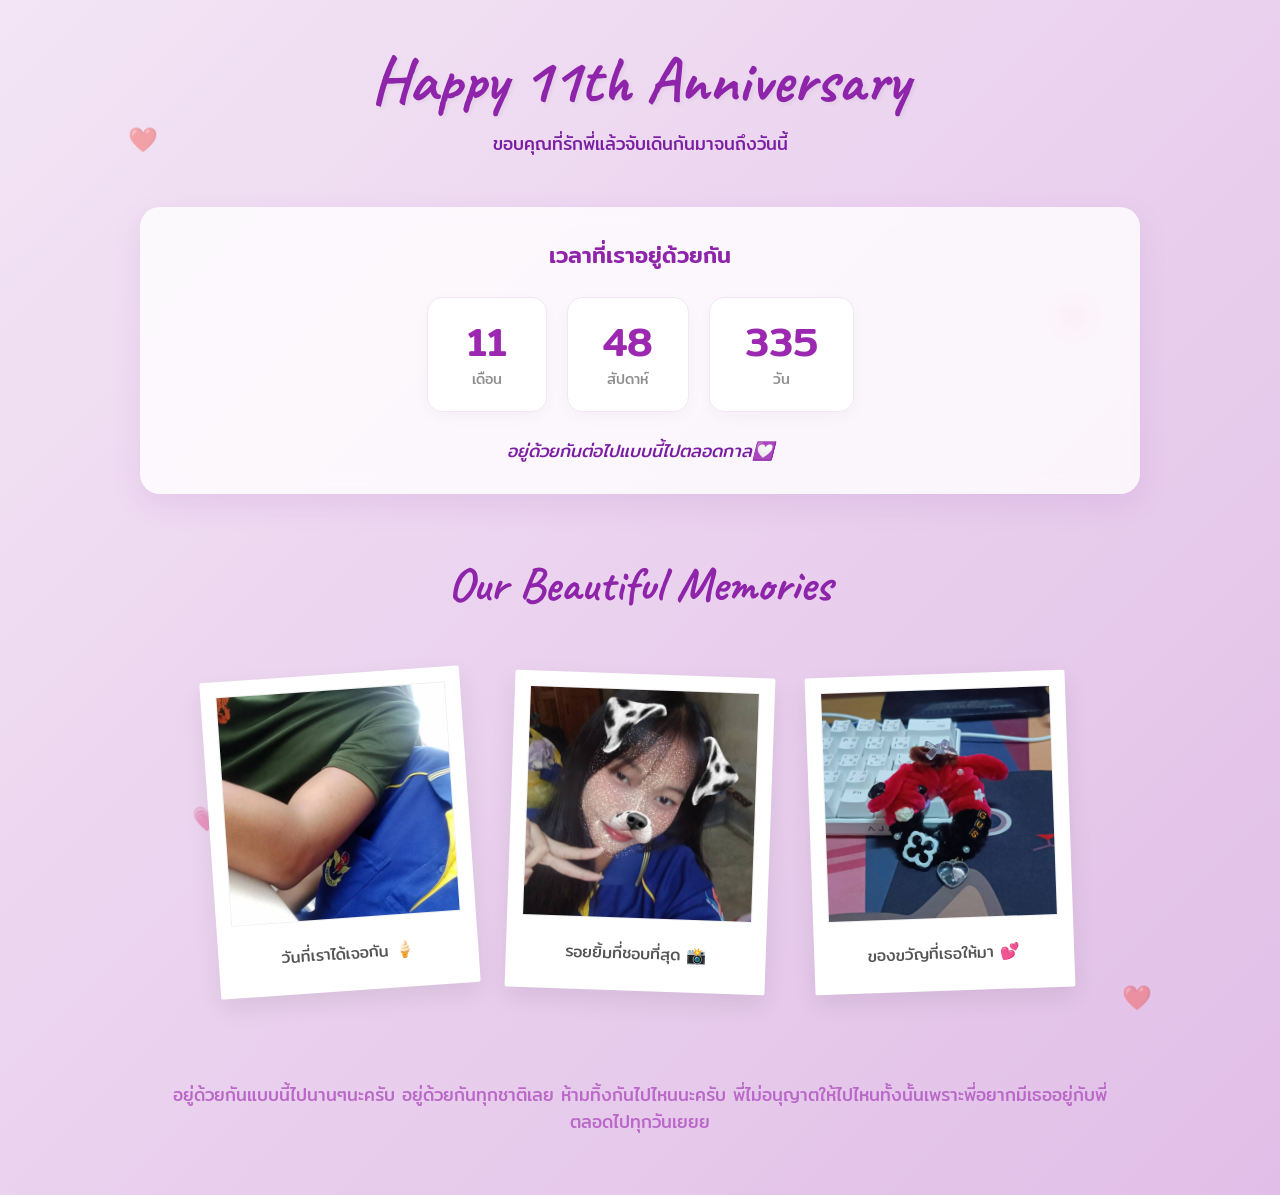
==== index.html @ 80696b23 "Add files via upload" ====
<!DOCTYPE html>
<html lang="th">
<head>
    <meta charset="UTF-8">
    <meta name="viewport" content="width=device-width, initial-scale=1.0">
    <title>Happy 11 Months Anniversary! ❤️</title>
    <link rel="stylesheet" href="style.CSS">
    <!-- นำเข้าฟอนต์ Google Fonts เพื่อความละมุน -->
    <link rel="preconnect" href="https://fonts.googleapis.com">
    <link rel="preconnect" href="https://fonts.gstatic.com" crossorigin>
    <link href="https://fonts.googleapis.com/css2?family=Caveat:wght@700&family=Mitr:wght@300;400;500&display=swap" rel="stylesheet">
</head>
<body>

    <!-- พื้นหลังหัวใจลอย (Decoration) -->
    <div class="bg-hearts">
        <span class="heart">❤️</span>
        <span class="heart">💖</span>
        <span class="heart">💗</span>
        <span class="heart">❤️</span>
    </div>

    <div class="container">
        <!-- หัวข้อหลัก -->
        <header class="main-header">
            <h1>Happy 11th Anniversary</h1>
            <p class="sub-title">ขอบคุณที่รักพี่แล้วจับเดินกันมาจนถึงวันนี้</p>
        </header>

        <!-- แนวคิดที่ 2: ตัวนับเวลาแห่งความทรงจำ (Memory Timer) -->
        <section class="timer-section">
            <h2>เวลาที่เราอยู่ด้วยกัน</h2>
            <div class="timer-grid">
                <div class="timer-box">
                    <span class="number">11</span>
                    <span class="label">เดือน</span>
                </div>
                <div class="timer-box">
                    <span class="number">48</span>
                    <span class="label">สัปดาห์</span>
                </div>
                <div class="timer-box">
                    <span class="number">335</span>
                    <span class="label">วัน</span>
                </div>
            </div>
            <p class="timer-footer">อยู่ด้วยกันต่อไปแบบนี้ไปตลอดกาล💟</p>
        </section>

        <!-- แนวคิดที่ 3: แกลเลอรีความทรงจำ (Our Moments Gallery) -->
        <section class="gallery-section">
            <h2>Our Beautiful Memories</h2>
            <div class="gallery-grid">
                
                <!-- รูปโพลารอยด์ใบที่ 1 -->
                <div class="polaroid paper-1">
                    <!-- 💡 เปลี่ยน image1.jpg เป็นชื่อไฟล์รูปของคุณ เช่น mylove1.jpg -->
                    <img src="image1.jpg" alt="Memory 1">
                    <div class="polaroid-text">วันที่เราได้เจอกัน 🍦</div>
                </div>

                <!-- รูปโพลารอยด์ใบที่ 2 -->
                <div class="polaroid paper-2">
                    <!-- 💡 เปลี่ยน image2.jpg เป็นชื่อไฟล์รูปของคุณ -->
                    <img src="image2.jpg" alt="Memory 2">
                    <div class="polaroid-text">รอยยิ้มที่ชอบที่สุด 📸</div>
                </div>

                <!-- รูปโพลารอยด์ใบที่ 3 -->
                <div class="polaroid paper-3">
                    <!-- 💡 เปลี่ยน image3.jpg เป็นชื่อไฟล์รูปของคุณ -->
                    <img src="image3.jpg" alt="Memory 3">
                    <div class="polaroid-text">ของขวัญที่เธอให้มา 💕</div>
                </div>

            </div>
        </section>
        
        <!-- ข้อความส่งท้ายน่ารักๆ -->
        <footer class="love-footer">
            <p>อยู่ด้วยกันแบบนี้ไปนานๆนะครับ อยู่ด้วยกันทุกชาติเลย ห้ามทิ้งกันไปไหนนะครับ พี่ไม่อนุญาตให้ไปไหนทั้งนั้นเพราะพี่อยากมีเธออยู่กับพี่ตลอดไปทุกวันเยยย</p>
        </footer>
    </div>

</body>
</html>
---- style.CSS ----
* {
    margin: 0;
    padding: 0;
    box-sizing: border-box;
}

body {
    font-family: 'Mitr', sans-serif;
    /* 💜 เปลี่ยนเป็นไล่เฉดสีม่วงพาสเทลนุ่มๆ */
    background: linear-gradient(135deg, #f3e5f5 0%, #e1bee7 100%);
    color: #4a4a4a;
    min-height: 100vh;
    padding: 40px 20px;
    overflow-x: hidden;
    position: relative;
}

.container {
    max-width: 1000px;
    margin: 0 auto;
    position: relative;
    z-index: 2;
}

/* --- ส่วนหัวเว็บ --- */
.main-header {
    text-align: center;
    margin-bottom: 50px;
}

.main-header h1 {
    font-family: 'Caveat', cursive;
    font-size: 4rem;
    /* 💜 เปลี่ยนหัวข้อหลักเป็นสีม่วงเข้มโทนสว่าง */
    color: #8e24aa;
    text-shadow: 2px 2px 4px rgba(0,0,0,0.05);
    margin-bottom: 10px;
    animation: heartbeat 1.5s infinite ease-in-out;
}

.sub-title {
    font-size: 1.1rem;
    color: #7b1fa2; /* 💜 สีม่วงหม่นเข้าธีม */
}

/* --- ส่วนที่ 2: ตัวนับเวลา (Memory Timer) --- */
.timer-section {
    /* 💜 ปรับพื้นหลังกล่องให้ขาวใสอมม่วงนิดๆ */
    background: rgba(255, 255, 255, 0.8);
    backdrop-filter: blur(8px);
    border-radius: 20px;
    padding: 30px;
    text-align: center;
    /* 💜 ปรับเงาให้เป็นออร่าสีม่วงจางๆ */
    box-shadow: 0 10px 30px rgba(142, 36, 170, 0.1);
    margin-bottom: 60px;
}

.timer-section h2 {
    font-size: 1.4rem;
    color: #8e24aa; /* 💜 เปลี่ยนสีหัวข้อ */
    margin-bottom: 25px;
    font-weight: 500;
}

.timer-grid {
    display: flex;
    justify-content: center;
    gap: 20px;
    flex-wrap: wrap;
}

.timer-box {
    background: white;
    padding: 20px 35px;
    border-radius: 15px;
    box-shadow: 0 5px 15px rgba(0,0,0,0.03);
    min-width: 120px;
    border: 1px solid #f3e5f5; /* 💜 ขอบกล่องสีม่วงอ่อนมาก */
}

.timer-box .number {
    display: block;
    font-size: 2.5rem;
    font-weight: 500;
    color: #9c27b0; /* 💜 ตัวเลขสีม่วงสดใส */
    line-height: 1.2;
}

.timer-box .label {
    font-size: 0.9rem;
    color: #8e8e8e;
}

.timer-footer {
    margin-top: 25px;
    font-size: 1.1rem;
    color: #7b1fa2;
    font-style: italic;
}

/* --- ส่วนที่ 3: แกลเลอรีโพลารอยด์ (Our Moments Gallery) --- */
.gallery-section {
    text-align: center;
    margin-bottom: 50px;
}

.gallery-section h2 {
    font-family: 'Caveat', cursive;
    font-size: 3rem;
    color: #8e24aa; /* 💜 เปลี่ยนสีหัวข้อแกลเลอรี */
    margin-bottom: 40px;
}

.gallery-grid {
    display: flex;
    justify-content: center;
    gap: 40px;
    flex-wrap: wrap;
    padding: 20px;
}

/* สไตล์กระดาษโพลารอยด์ */
.polaroid {
    background: white;
    padding: 15px 15px 25px 15px;
    box-shadow: 0 10px 25px rgba(0,0,0,0.08);
    border-radius: 2px;
    transition: all 0.4s ease;
    width: 260px;
    cursor: pointer;
}

.polaroid img {
    width: 100%;
    height: 230px;
    object-fit: cover;
    border: 1px solid #f0f0f0;
}

.polaroid-text {
    font-family: 'Mitr', sans-serif;
    font-size: 1rem;
    color: #555;
    text-align: center;
    margin-top: 15px;
}

/* ลูกเล่นเอียงรูปภาพ */
.paper-1 { transform: rotate(-4deg); }
.paper-2 { transform: rotate(2deg); }
.paper-3 { transform: rotate(-2deg); }

/* เอฟเฟกต์ตอนแฟนเอาเมาส์มาชี้ที่รูปภาพ */
.polaroid:hover {
    transform: rotate(0deg) scale(1.08);
    /* 💜 เปลี่ยนเงาตอนชี้ให้เป็นสีม่วง */
    box-shadow: 0 15px 35px rgba(142, 36, 170, 0.2);
    z-index: 10;
}

/* --- ส่วนท้ายเว็บ --- */
.love-footer {
    text-align: center;
    margin-top: 40px;
    padding: 20px;
    font-size: 1.1rem;
    color: #ba68c8; /* 💜 ข้อความท้ายเว็บสีม่วงอ่อนหวาน */
}

/* --- แอนิเมชัน --- */
@keyframes heartbeat {
    0% { transform: scale(1); }
    50% { transform: scale(1.03); }
    100% { transform: scale(1); }
}

/* หัวใจดึงดูดสายตาหลังเว็บ */
.bg-hearts {
    position: absolute;
    width: 100%;
    height: 100%;
    top: 0;
    left: 0;
    z-index: 1;
    pointer-events: none;
    opacity: 0.4; /* ปรับให้ชัดขึ้นนิดนึงเพราะพื้นหลังสีม่วง */
    overflow: hidden;
}

.heart {
    position: absolute;
    font-size: 1.5rem;
}
.heart:nth-child(1) { top: 10%; left: 10%; }
.heart:nth-child(2) { top: 25%; right: 15%; }
.heart:nth-child(3) { bottom: 30%; left: 15%; }
.heart:nth-child(4) { bottom: 15%; right: 10%; }
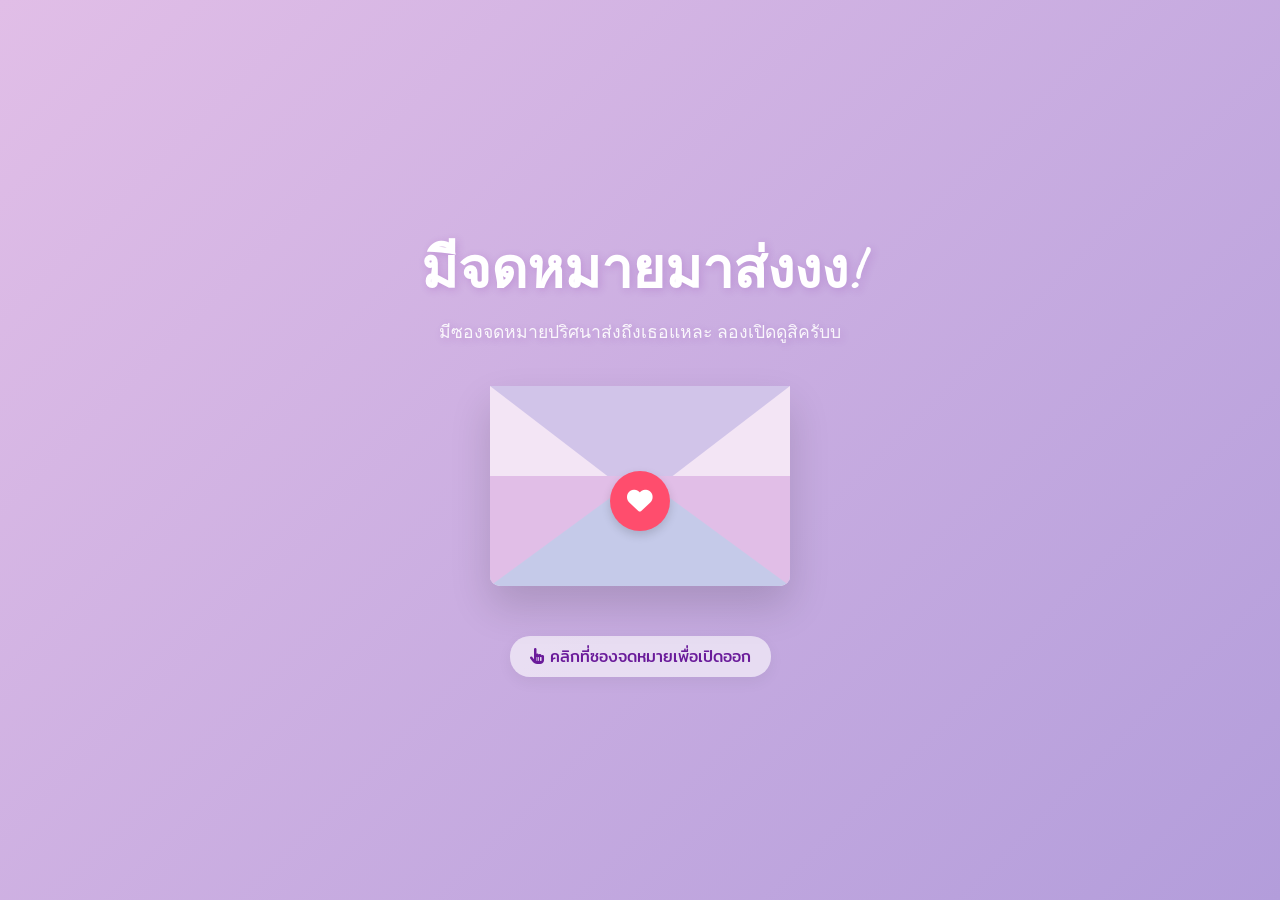
==== commit 800ed0dd: "Add files via upload" ====
--- a/index.html
+++ b/index.html
@@ -3,84 +3,247 @@
 <head>
     <meta charset="UTF-8">
     <meta name="viewport" content="width=device-width, initial-scale=1.0">
-    <title>Happy 11 Months Anniversary! ❤️</title>
-    <link rel="stylesheet" href="style.CSS">
-    <!-- นำเข้าฟอนต์ Google Fonts เพื่อความละมุน -->
+    <title>You got a letter! ✉️</title>
     <link rel="preconnect" href="https://fonts.googleapis.com">
     <link rel="preconnect" href="https://fonts.gstatic.com" crossorigin>
-    <link href="https://fonts.googleapis.com/css2?family=Caveat:wght@700&family=Mitr:wght@300;400;500&display=swap" rel="stylesheet">
+    <link href="https://fonts.googleapis.com/css2?family=Caveat:wght@700&family=Mitr:wght@300;400&display=swap" rel="stylesheet">
+    <link rel="stylesheet" href="https://cdnjs.cloudflare.com/ajax/libs/font-awesome/6.5.1/css/all.min.css">
+
+    <style>
+        * {
+            margin: 0;
+            padding: 0;
+            box-sizing: border-box;
+        }
+
+        body {
+            font-family: 'Mitr', sans-serif;
+            /* 💜 ใช้โทนม่วงพาสเทลตามที่คุณชอบ */
+            background: linear-gradient(135deg, #e1bee7 0%, #b39ddb 100%);
+            min-height: 100vh;
+            display: flex;
+            flex-direction: column;
+            justify-content: center;
+            align-items: center;
+            overflow: hidden;
+            position: relative;
+        }
+
+        /* ข้อความต้อนรับด้านบนซองจดหมาย */
+        .intro-text {
+            text-align: center;
+            color: white;
+            margin-bottom: 40px;
+            text-shadow: 2px 2px 8px rgba(123, 31, 162, 0.2);
+        }
+
+        .intro-text h2 {
+            font-family: 'Caveat', cursive;
+            font-size: 3.5rem;
+            margin-bottom: 5px;
+        }
+
+        .intro-text p {
+            font-size: 1.1rem;
+            font-weight: 300;
+            opacity: 0.9;
+        }
+
+        /* พื้นที่วางซองจดหมาย */
+        .envelope-wrapper {
+            position: relative;
+            width: 300px;
+            height: 200px;
+            background-color: #f3e5f5;
+            box-shadow: 0 20px 40px rgba(0, 0, 0, 0.15);
+            border-radius: 0 0 10px 10px;
+            cursor: pointer;
+            transform-style: preserve-3d;
+            transition: transform 0.3s ease;
+        }
+
+        .envelope-wrapper:hover {
+            transform: translateY(-5px);
+        }
+
+        /* ฝาพับจดหมายด้านบน */
+        .envelope-flap {
+            position: absolute;
+            top: 0;
+            left: 0;
+            width: 0;
+            height: 0;
+            border-left: 150px solid transparent;
+            border-right: 150px solid transparent;
+            border-top: 115px solid #d1c4e9;
+            transform-origin: top;
+            transition: transform 0.5s ease-in-out;
+            z-index: 3;
+        }
+
+        /* ตัวซองจดหมายด้านหน้า */
+        .envelope-front {
+            position: absolute;
+            bottom: 0;
+            left: 0;
+            width: 0;
+            height: 0;
+            border-left: 150px solid #e1bee7;
+            border-right: 150px solid #e1bee7;
+            border-bottom: 110px solid #c5cae9;
+            z-index: 4;
+            border-radius: 0 0 10px 10px;
+        }
+
+        /* ตัวปิดผนึกหัวใจสีแดงตอนแรก (Wax Seal) */
+        .wax-seal {
+            position: absolute;
+            width: 60px;
+            height: 60px;
+            background-color: #ff4d6d; /* สีแดงเด่นๆ ให้รู้ว่าต้องกดตรงนี้ */
+            border-radius: 50%;
+            top: 50%;
+            left: 50%;
+            transform: translate(-50%, -25%) scale(1);
+            z-index: 5;
+            box-shadow: 0 4px 10px rgba(0, 0, 0, 0.15);
+            display: flex;
+            justify-content: center;
+            align-items: center;
+            color: white;
+            font-size: 1.6rem;
+            transition: all 0.3s ease;
+            animation: pulseSeal 1.5s infinite ease-in-out;
+        }
+
+        /* หัวใจสีม่วงที่จะโผล่มาด้านในซองหลังจากกดเปิด */
+        .purple-heart-link {
+            position: absolute;
+            width: 80px;
+            height: 80px;
+            background-color: #8e24aa;
+            transform: translate(-50%, 0) rotate(45deg) scale(0);
+            top: 40px;
+            left: 50%;
+            z-index: 2;
+            box-shadow: 0 5px 15px rgba(142, 36, 170, 0.4);
+            display: flex;
+            justify-content: center;
+            align-items: center;
+            transition: transform 0.6s cubic-bezier(0.175, 0.885, 0.32, 1.275);
+            text-decoration: none;
+        }
+
+        .purple-heart-link::before, .purple-heart-link::after {
+            content: '';
+            width: 80px;
+            height: 80px;
+            background-color: #8e24aa;
+            border-radius: 50%;
+            position: absolute;
+        }
+
+        .purple-heart-link::before { top: -40px; left: 0; }
+        .purple-heart-link::after { top: 0; left: -40px; }
+
+        /* ไอคอนลูกศรชี้ด้านในหัวใจม่วง */
+        .purple-heart-link i {
+            color: white;
+            transform: rotate(-45deg); /* หมุนไอคอนกลับมาให้ตรง */
+            font-size: 1.5rem;
+            z-index: 6;
+            animation: arrowMove 1.2s infinite ease-in-out;
+        }
+
+        /* คำแนะนำใต้ซองจดหมาย */
+        .hint-text {
+            margin-top: 50px;
+            font-size: 1rem;
+            color: #6a1b9a;
+            background: rgba(255, 255, 255, 0.6);
+            padding: 8px 20px;
+            border-radius: 20px;
+            box-shadow: 0 5px 15px rgba(0,0,0,0.05);
+            transition: all 0.3s ease;
+        }
+
+        /* ==================== แอนิเมชันตอนกดเปิดซองจดหมาย ==================== */
+        
+        /* 1. สั่งให้ฝาพับเปิดขึ้น */
+        .envelope-wrapper.open .envelope-flap {
+            transform: rotateX(180deg);
+            z-index: 1;
+        }
+
+        /* 2. ซ่อนหัวใจสีแดงปิดผนึกอันเดิม */
+        .envelope-wrapper.open .wax-seal {
+            opacity: 0;
+            pointer-events: none;
+            transform: translate(-50%, -25%) scale(0);
+        }
+
+        /* 3. สั่งให้หัวใจสีม่วงเด้งโผล่ขึ้นมาจากซอง */
+        .envelope-wrapper.open .purple-heart-link {
+            transform: translate(-50%, -100px) rotate(45deg) scale(1);
+        }
+
+        /* เอฟเฟกต์แอนิเมชันเคลื่อนไหวย่อยๆ */
+        @keyframes pulseSeal {
+            0%, 100% { transform: translate(-50%, -25%) scale(1); }
+            50% { transform: translate(-50%, -25%) scale(1.08); }
+        }
+
+        @keyframes arrowMove {
+            0%, 100% { transform: rotate(-45deg) scale(1); }
+            50% { transform: rotate(-45deg) scale(1.2); }
+        }
+    </style>
 </head>
 <body>
 
-    <!-- พื้นหลังหัวใจลอย (Decoration) -->
-    <div class="bg-hearts">
-        <span class="heart">❤️</span>
-        <span class="heart">💖</span>
-        <span class="heart">💗</span>
-        <span class="heart">❤️</span>
+    <div class="intro-text">
+        <h2>มีจดหมายมาส่งงง!</h2>
+        <p>มีซองจดหมายปริศนาส่งถึงเธอแหละ ลองเปิดดูสิครับบ</p>
     </div>
 
-    <div class="container">
-        <!-- หัวข้อหลัก -->
-        <header class="main-header">
-            <h1>Happy 11th Anniversary</h1>
-            <p class="sub-title">ขอบคุณที่รักพี่แล้วจับเดินกันมาจนถึงวันนี้</p>
-        </header>
-
-        <!-- แนวคิดที่ 2: ตัวนับเวลาแห่งความทรงจำ (Memory Timer) -->
-        <section class="timer-section">
-            <h2>เวลาที่เราอยู่ด้วยกัน</h2>
-            <div class="timer-grid">
-                <div class="timer-box">
-                    <span class="number">11</span>
-                    <span class="label">เดือน</span>
-                </div>
-                <div class="timer-box">
-                    <span class="number">48</span>
-                    <span class="label">สัปดาห์</span>
-                </div>
-                <div class="timer-box">
-                    <span class="number">335</span>
-                    <span class="label">วัน</span>
-                </div>
-            </div>
-            <p class="timer-footer">อยู่ด้วยกันต่อไปแบบนี้ไปตลอดกาล💟</p>
-        </section>
-
-        <!-- แนวคิดที่ 3: แกลเลอรีความทรงจำ (Our Moments Gallery) -->
-        <section class="gallery-section">
-            <h2>Our Beautiful Memories</h2>
-            <div class="gallery-grid">
-                
-                <!-- รูปโพลารอยด์ใบที่ 1 -->
-                <div class="polaroid paper-1">
-                    <!-- 💡 เปลี่ยน image1.jpg เป็นชื่อไฟล์รูปของคุณ เช่น mylove1.jpg -->
-                    <img src="image1.jpg" alt="Memory 1">
-                    <div class="polaroid-text">วันที่เราได้เจอกัน 🍦</div>
-                </div>
-
-                <!-- รูปโพลารอยด์ใบที่ 2 -->
-                <div class="polaroid paper-2">
-                    <!-- 💡 เปลี่ยน image2.jpg เป็นชื่อไฟล์รูปของคุณ -->
-                    <img src="image2.jpg" alt="Memory 2">
-                    <div class="polaroid-text">รอยยิ้มที่ชอบที่สุด 📸</div>
-                </div>
-
-                <!-- รูปโพลารอยด์ใบที่ 3 -->
-                <div class="polaroid paper-3">
-                    <!-- 💡 เปลี่ยน image3.jpg เป็นชื่อไฟล์รูปของคุณ -->
-                    <img src="image3.jpg" alt="Memory 3">
-                    <div class="polaroid-text">ของขวัญที่เธอให้มา 💕</div>
-                </div>
-
-            </div>
-        </section>
+    <div class="envelope-wrapper" id="envelope" onclick="openEnvelope()">
+        <div class="envelope-flap"></div>
         
-        <!-- ข้อความส่งท้ายน่ารักๆ -->
-        <footer class="love-footer">
-            <p>อยู่ด้วยกันแบบนี้ไปนานๆนะครับ อยู่ด้วยกันทุกชาติเลย ห้ามทิ้งกันไปไหนนะครับ พี่ไม่อนุญาตให้ไปไหนทั้งนั้นเพราะพี่อยากมีเธออยู่กับพี่ตลอดไปทุกวันเยยย</p>
-        </footer>
+        <a href="Main.html" class="purple-heart-link" id="purpleHeart" onclick="stopPropagation(event)">
+            <i class="fa-solid fa-arrow-right"></i>
+        </a>
+
+        <div class="envelope-front"></div>
+        
+        <div class="wax-seal">
+            <i class="fa-solid fa-heart"></i>
+        </div>
     </div>
+
+    <div class="hint-text" id="hintBox">
+        <i class="fa-solid fa-hand-pointer"></i> คลิกที่ซองจดหมายเพื่อเปิดออก
+    </div>
+
+    <script>
+        function openEnvelope() {
+            const envelope = document.getElementById('envelope');
+            const hintBox = document.getElementById('hintBox');
+
+            // เล่นแอนิเมชันเปิดซองจดหมายและดันหัวใจม่วงขึ้นมา
+            envelope.classList.add('open');
+
+            // เปลี่ยนข้อความคำแนะนำด้านล่างหลังจากซองเปิดแล้ว
+            setTimeout(() => {
+                hintBox.innerHTML = '<i class="fa-solid fa-heart" style="color: #8e24aa;"></i> กดที่หัวใจสีม่วงเพื่ออ่านจดหมายต่อเลย!';
+                hintBox.style.background = 'rgba(255, 255, 255, 0.9)';
+            }, 500);
+        }
+
+        // ฟังก์ชันพิเศษป้องกันไม่ให้คลิกหัวใจม่วงแล้วดันไปรันฟังก์ชันเปิดซองซ้ำ
+        function stopPropagation(event) {
+            event.stopPropagation();
+        }
+    </script>
 
 </body>
 </html>
